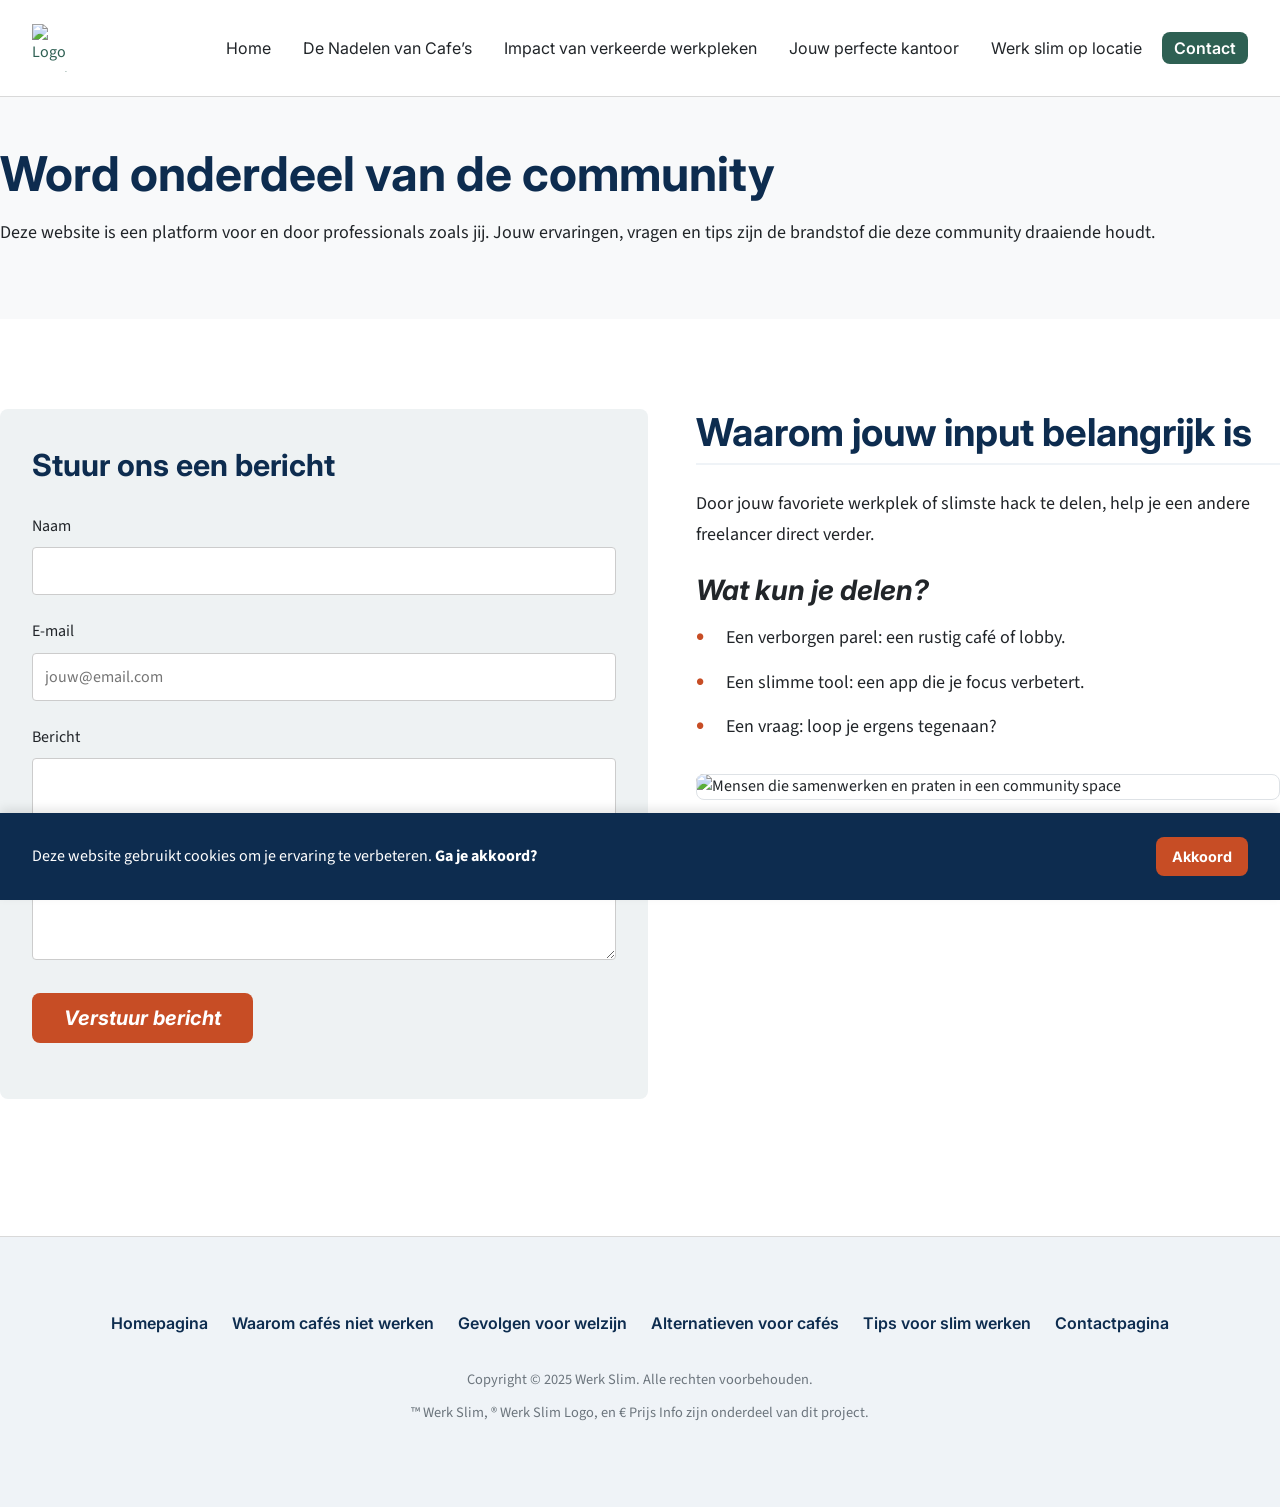
==== contact.html @ 5d420500 "have to fixe some thing and add morge images on the page but rest is done" ====
<!DOCTYPE html>
<html lang="nl">
<head>
  <meta charset="UTF-8">
  <meta name="viewport" content="width=device-width, initial-scale=1.0">
  <meta name="author" content="Jouw Naam Hier">
  <meta name="description" content="Neem contact op met Werk Slim, deel je tips, of stel een vraag. Word onderdeel van de community.">
  <meta name="keywords" content="contact, community, werkplek, tip delen, vraag stellen, freelancer">
  
  <title>Contact - Werk Slim</title>

  <link rel="stylesheet" href="css/contact-style.css" type="text/css">
  <link rel="icon" href="img/favicon.ico" type="image/x-icon">
</head>
<body class="bg-page">

  <nav class="main-navigation" title="Hoofdnavigatie">
    <span class="nav-container">
      <a href="index.html" class="nav-logo" title="Logo - Naar de homepage">
        <img src="img/logo.png" alt="Logo van de website">
      </a>

      <input type="checkbox" id="menu-toggle" class="menu-toggle">
      <label for="menu-toggle" class="menu-toggle-label">&#9776;</label>

      <span class="nav-links">
        <a href="index.html">Home</a>
        <a href="nadelen-cafes.html">De Nadelen van Cafe’s</a>
        <a href="impact-welzijn.html">Impact van verkeerde werkpleken</a>
        <a href="alternatieven.html">Jouw perfecte kantoor</a>
        <a href="werktips.html">Werk slim op locatie</a>
        <a href="contact.html" class="active">Contact</a>
      </span>
    </span>
  </nav>

  <main>
    <header class="page-hero">
      <span class="container">
        <h1>Word onderdeel van de community</h1>
        <p class="intro-paragraph">
          Deze website is een platform voor en door professionals zoals jij. Jouw ervaringen, vragen en tips zijn de brandstof die deze community draaiende houdt.
        </p>
      </span>
    </header>
    
    <section class="section bg-white" id="contact-content">
      <span class="container">
        <span class="container-split">

          <article class="split-content order-2">
            <h2>Waarom jouw input belangrijk is</h2>
            <p>Door jouw favoriete werkplek of slimste hack te delen, help je een andere freelancer direct verder.</p>

            <h3 class="italic-title">Wat kun je delen?</h3>
            <ul class="styled-list">
              <li>Een verborgen parel: een rustig café of lobby.</li>
              <li>Een slimme tool: een app die je focus verbetert.</li>
              <li>Een vraag: loop je ergens tegenaan?</li>
            </ul>

            <figure class="contact-image-wrapper">
              <img src="img/community.jpg" alt="Mensen die samenwerken en praten in een community space" class="responsive-image outline-gray">
              <figcaption>Jouw input helpt andere professionals.</figcaption>
            </figure>
          </article>
          
          <aside class="split-content order-1 contact-form-wrapper">
            <form action="#" method="POST" class="contact-form">
              <fieldset>
                <legend>Stuur ons een bericht</legend>
                
                <span class="form-group">
                  <label for="naam">Naam</label>
                  <input type="text" id="naam" name="gebruikersnaam" required>
                </span>
                
                <span class="form-group">
                  <label for="email">E-mail</label>
                  <input type="email" id="email" name="gebruiker_email" required placeholder="jouw@email.com">
                </span>
                
                <span class="form-group">
                  <label for="bericht">Bericht</label>
                  <textarea id="bericht" name="gebruiker_bericht" rows="8" required></textarea>
                </span>
                
                <span class="form-group">
                  <input type="submit" value="Verstuur bericht" class="button button-italic">
                </span>
              </fieldset>
            </form>
          </aside>

        </span>
      </span>
    </section>
  </main>

  <footer class="footer">
    <span class="container">
      <nav class="footer-nav" title="Footer navigatie">
        <a href="index.html">Homepagina</a>
        <a href="nadelen-cafes.html">Waarom cafés niet werken</a>
        <a href="impact-welzijn.html">Gevolgen voor welzijn</a>
        <a href="alternatieven.html">Alternatieven voor cafés</a>
        <a href="werktips.html">Tips voor slim werken</a>
        <a href="contact.html">Contactpagina</a>
      </nav>
      <p class="copyright">Copyright &copy; 2025 Werk Slim. Alle rechten voorbehouden.</p>
      <p class="copyright">
        &trade; Werk Slim, &reg; Werk Slim Logo, en &euro; Prijs Info zijn onderdeel van dit project.
      </p>
    </span>
  </footer>

  <aside id="cookie-banner">
    <p>Deze website gebruikt cookies om je ervaring te verbeteren. <strong>Ga je akkoord?</strong></p>
    <a id="cookie-accept" class="button button-small" href="#">Akkoord</a>
  </aside>

</body>
</html>
---- css/contact-style.css ----
@import url('https://fonts.googleapis.com/css2?family=Inter:wght@400;600;700&family=Source+Sans+3:wght@400&display=swap');

:root {
  --primary-dark: #0D2C4F;
  --primary-accent: #C74D25;
  --primary-green: #2E6053;
  --brand-gray-light: #F8F9FA;
  --brand-gray-medium: #EFF3F7;
  --brand-text: #212529;
  --white: #FFFFFF;
  --border-default: #D9D9D9;
  --border-light: #DEE2E6;
  --stat-box-1: #EEF2F3;
  --stat-box-2: #588379;
  --stat-text-1: #1D3C34;
  --stat-text-2: #F8F9FA;
  --table-even-row: #CFF;
  --table-border: #B9B9B9;
  --form-bg: #EEF2F3;
  --form-border: #CCCCCC;
}

*, *::before, *::after {
  box-sizing: border-box;
}

body, h1, h2, h3, p, ul, li, figure, figcaption, blockquote, main, header, footer, section, article, aside, nav, span, a, table, tr, th, td, form, fieldset, legend, label, input, textarea {
  margin: 0;
  padding: 0;
  font-size: 1rem;
}

body {
  font-family: 'Source Sans 3', sans-serif;
  color: var(--brand-text);
  line-height: 1.6;
}

.bg-page {
  background-color: var(--brand-gray-light);
}

.bg-white {
  background-color: var(--white);
}

img {
  max-width: 100%;
  height: auto;
  display: block;
}

.responsive-image {
  width: 100%;
  height: auto;
  object-fit: cover;
  border-radius: 8px;
}

.outline-gray {
  outline: 1px solid var(--border-light);
  outline-offset: -1px;
}

.card-outline {
  outline: 1px solid var(--primary-green);
  outline-offset: -1px;
}

h1, h2, h3 {
  font-family: 'Inter', sans-serif;
  font-weight: 700;
  color: var(--primary-dark);
  line-height: 1.2;
}

h1 {
  font-size: 3rem;
  margin-bottom: 1rem;
}

h2 {
  font-size: 2.4rem;
  margin-bottom: 1.5rem;
  padding-bottom: 0.5rem;
  border-bottom: 2px solid var(--brand-gray-medium);
}

h3 {
  font-size: 1.9rem;
  margin-bottom: 1rem;
}

h3.italic-title {
  font-style: italic;
  font-size: 1.75rem;
  color: var(--brand-text);
}

p {
  font-size: 1.125rem;
  line-height: 1.7;
  margin-bottom: 1.5rem;
}

p.intro-paragraph {
  font-size: 1.25rem;
  font-weight: 400;
  font-family: 'Source Sans 3', sans-serif;
  line-height: 1.6;
}

a {
  color: var(--primary-green);
  text-decoration: none;
}

ul, ol {
  padding-left: 20px;
  margin-bottom: 1.5rem;
}

li {
  font-size: 1.125rem;
  margin-bottom: 0.5rem;
}

strong, b {
  font-weight: 700;
}

em, i {
  font-style: italic;
}

.desktop-only {
  display: none;
}

.container {
  width: 100%;
  max-width: 1280px;
  margin-left: auto;
  margin-right: auto;
  padding-left: 2rem;
  padding-right: 2rem;
}

.container-split {
  display: flex;
  flex-direction: column;
  gap: 3rem;
  margin-bottom: 3rem;
}

.split-content {
  flex: 1;
}

.split-image {
  flex: 1;
  min-width: 300px;
}

.section {
  padding-top: 4rem;
  padding-bottom: 4rem;
}

.main-navigation {
  display: block;
  background: var(--white);
  border-bottom: 1px solid var(--border-default);
  padding: 1.5rem 0;
  position: relative;
  z-index: 1000;
}

.nav-container {
  display: flex;
  flex-wrap: wrap;
  justify-content: space-between;
  align-items: center;
  gap: 1.5rem;
  padding-left: 2rem;
  padding-right: 2rem;
}

.nav-logo {
  display: block;
  flex-shrink: 0;
}

.nav-logo img {
  display: block;
  width: 49px;
  height: 48px;
}

.menu-toggle {
  display: none;
}

.menu-toggle-label {
  display: none;
  font-size: 2rem;
  cursor: pointer;
  user-select: none;
}

.nav-links {
  display: flex;
  flex-wrap: wrap;
  justify-content: flex-end;
  gap: 8px;
  flex-grow: 1;
  align-items: center;
}

.nav-links a {
  display: block;
  padding: 8px 12px;
  border-radius: 8px;
  color: var(--brand-text);
  font-family: 'Inter', sans-serif;
  font-weight: 400;
  font-size: 1rem;
  line-height: 1;
  text-decoration: none;
  transition: background-color 0.2s;
}

.nav-links a:hover {
  background-color: var(--brand-gray-medium);
}

.nav-links a.active, .nav-links a:active {
  background-color: var(--primary-green);
  color: var(--white);
  font-weight: 600;
}

.header-hero {
  background-color: var(--primary-dark);
  color: var(--white);
  padding: 4rem 0;
  text-align: center;
}

.header-hero h1 {
  color: var(--white);
  font-size: 3.5rem;
}

.header-hero .intro-paragraph {
  max-width: 800px;
  margin-left: auto;
  margin-right: auto;
  font-size: 1.25rem;
  margin-bottom: 0;
  color: var(--brand-gray-light);
}

.header-image {
  width: 100%;
  max-width: 1200px;
  margin: 2rem auto 0 auto;
  border-radius: 8px;
  outline: 2px solid var(--primary-dark);
  outline-offset: -2px;
}

.grid-2col {
  display: grid;
  grid-template-columns: 1fr;
  gap: 2rem;
}

.grid-4col {
  display: grid;
  grid-template-columns: 1fr;
  gap: 2rem;
}

.card {
  background-color: var(--white);
  border-radius: 8px;
  padding: 2rem;
  box-shadow: 0 4px 12px rgba(0,0,0,0.05);
}

.card h3 {
  color: var(--primary-dark);
}

.card-large {
  padding: 2.5rem;
}

.card-text-large p {
  font-size: 1.25rem;
  font-weight: 600;
  font-family: 'Inter', sans-serif;
  line-height: 1.6;
}

.card-image {
  width: 100%;
  border-radius: 8px;
  margin-bottom: 1.5rem;
}

.card-list li {
  font-size: 1.1rem;
  font-family: 'Inter', sans-serif;
  font-weight: 600;
}

.button {
  display: inline-block;
  background-color: var(--primary-accent);
  color: var(--white);
  font-family: 'Inter', sans-serif;
  font-weight: 700;
  font-size: 1.1rem;
  padding: 0.8rem 2rem;
  border-radius: 8px;
  text-decoration: none;
  text-align: center;
  transition: transform 0.2s, background-color 0.2s;
  border: none;
  cursor: pointer;
}

.button:hover {
  transform: scale(1.03);
  background-color: #a63f1e;
}

.button-italic {
  font-style: italic;
  font-size: 1.25rem;
}

.button-small {
  font-size: 0.9rem;
  padding: 0.5rem 1rem;
}

.button-wrapper {
  display: block;
  text-align: center;
  margin-top: 2rem;
}

.quote-box {
  background-color: var(--white);
  padding: 2rem;
  border-radius: 8px;
  border-left: 5px solid var(--primary-green);
  border-top-style: double;
  border-bottom-style: double;
  border-right-style: double;
  border-color: var(--primary-green);
  border-width: 5px;
  box-shadow: 0 4px 12px rgba(0,0,0,0.05);
}

.quote-box p {
  font-size: 1.25rem;
  font-family: 'Inter', sans-serif;
  font-style: italic;
  font-weight: 600;
  margin-bottom: 0;
}

.styled-list {
  list-style-type: none;
  padding-left: 0;
}

.styled-list li {
  position: relative;
  padding-left: 30px;
  font-size: 1.125rem;
  margin-bottom: 1rem;
}

.styled-list li::before {
  content: '•';
  color: var(--primary-accent);
  font-weight: bold;
  font-size: 1.5rem;
  position: absolute;
  left: 0;
  top: 0;
  line-height: 1;
}

.styled-list li:nth-child(even) {
  background-color: transparent;
}

.footer {
  background-color: var(--brand-gray-medium);
  padding: 3rem 0;
  border-top: 1px solid var(--border-default);
  text-align: center;
}

.footer-nav {
  display: flex;
  flex-wrap: wrap;
  justify-content: center;
  gap: 1.5rem;
  margin-bottom: 2rem;
}

.footer-nav a {
  font-family: 'Inter', sans-serif;
  font-weight: 600;
  font-size: 1rem;
  color: var(--primary-dark);
}

.copyright {
  font-size: 0.9rem;
  color: #6c757d;
  margin-bottom: 0.5rem;
}

#cookie-banner {
  display: flex;
  flex-direction: column;
  justify-content: space-between;
  align-items: center;
  gap: 1rem;
  background-color: var(--primary-dark);
  color: var(--white);
  padding: 1.5rem;
  position: fixed;
  bottom: 0;
  left: 0;
  width: 100%;
  z-index: 9999;
  box-shadow: 0 -4px 10px rgba(0,0,0,0.1);
}

#cookie-banner p {
  margin-bottom: 0;
  font-size: 1rem;
  text-align: center;
}

#cookie-banner strong {
  color: var(--white);
}

.page-hero {
  position: relative;
  background-color: var(--brand-gray-light);
  padding-top: 3rem;
  padding-bottom: 3rem;
}

.page-hero .header-figure {
  width: 100%;
  max-height: 400px;
  overflow: hidden;
  margin-bottom: 2rem;
}

.page-hero .header-figure img {
  border-radius: 0;
}

.page-hero h1 {
  color: var(--primary-dark);
}

.page-hero .intro-paragraph {
  color: var(--brand-text);
  font-weight: 400;
  font-family: 'Source Sans 3', sans-serif;
  font-size: 1.125rem;
}

.quote-box-full {
  background-color: var(--stat-box-2);
  padding: 3rem 2rem;
  margin: 3rem 0;
  border-radius: 8px;
  display: flex;
  flex-direction: column;
  align-items: center;
  gap: 1.5rem;
  text-align: center;
}

.quote-box-full .quote-figure {
  flex-shrink: 0;
}

.quote-box-full .quote-figure strong {
  font-family: 'Inter', sans-serif;
  font-size: 1.2rem;
  font-weight: 700;
  color: var(--brand-gray-medium);
  line-height: 1;
}

.quote-box-full .quote-text {
  font-family: 'Source Sans 3', sans-serif;
  font-size: 1.125rem;
  font-weight: 400;
  color: var(--stat-text-2);
  margin: 0;
}

.conclusion-box {
  background-color: var(--brand-gray-medium);
}

.green-title {
  color: var(--primary-green);
  font-size: 1.75rem;
}

.stats-grid {
  display: grid;
  grid-template-columns: 1fr;
  gap: 2rem;
  margin: 3rem 0;
}

.stat-box {
  background-color: var(--stat-box-1);
  padding: 2rem;
  border-radius: 8px;
  display: flex;
  flex-direction: column;
  gap: 0.5rem;
}

.stat-box .stat-number {
  font-family: 'Inter', sans-serif;
  font-size: 4rem;
  font-weight: 700;
  color: var(--stat-text-1);
  line-height: 1;
}

.stat-box .stat-text {
  font-family: 'Inter', sans-serif;
  font-size: 1.1rem;
  font-weight: 600;
  color: var(--stat-text-1);
  line-height: 1.4;
}

.domino-list {
  font-family: 'Inter', sans-serif;
  font-size: 1.25rem;
  font-weight: 600;
  line-height: 1.8;
  list-style-type: none;
  padding-left: 0;
}

.styled-table {
  width: 100%;
  border-collapse: collapse;
  margin-bottom: 2rem;
  font-family: 'Inter', sans-serif;
  font-size: 1rem;
  border: 1px solid var(--table-border);
  border-radius: 4px;
  overflow: hidden;
}

.styled-table th,
.styled-table td {
  padding: 10px 12px;
  text-align: left;
  border-top: 1px solid var(--table-border);
}

.styled-table th {
  background-color: var(--white);
  font-weight: 600;
  width: 40%;
}

.styled-table td {
  font-weight: 600;
  color: var(--brand-text);
}

.styled-table tr {
  background-color: var(--white);
}

.styled-table tr:first-child th,
.styled-table tr:first-child td {
  border-top: none;
}

.styled-table tr:nth-child(even) {
  background-color: var(--table-even-row);
}

.page-hero-split {
  padding-top: 3rem;
  padding-bottom: 3rem;
  background-color: var(--primary-dark);
}

.page-hero-split .container {
  display: flex;
  flex-direction: column;
  gap: 2rem;
  align-items: center;
}

.page-hero-split .page-hero-content h1 {
  color: var(--white);
}

.page-hero-split .page-hero-content .intro-paragraph {
  color: var(--brand-gray-light);
  font-weight: 400;
  font-family: 'Source Sans 3', sans-serif;
  font-size: 1.25rem;
  margin-bottom: 0;
}

.page-hero-split .page-hero-image {
  flex-shrink: 0;
  width: 100%;
  max-width: 380px;
}

.tool-list {
  list-style-type: none;
  padding-left: 0;
}

.tool-list li {
  font-size: 1.5rem;
  font-family: 'Inter', sans-serif;
  font-weight: 600;
  line-height: 1.6;
  margin-bottom: 1rem;
}

.tool-list strong {
  color: var(--primary-green);
}

.contact-form-wrapper {
  background-color: var(--form-bg);
  padding: 2rem;
  border-radius: 8px;
}

.contact-form fieldset {
  border: none;
}

.contact-form legend {
  font-family: 'Inter', sans-serif;
  font-size: 1.9rem;
  font-weight: 700;
  color: var(--primary-dark);
  margin-bottom: 1.5rem;
}

.form-group {
  display: block;
  margin-bottom: 1.5rem;
}

.form-group label {
  display: block;
  font-family: 'Source Sans 3', sans-serif;
  font-size: 1rem;
  font-weight: 400;
  color: var(--brand-text);
  margin-bottom: 0.5rem;
}

.form-group input[type="text"],
.form-group input[type="email"],
.form-group textarea {
  width: 100%;
  padding: 0.75rem;
  font-family: 'Source Sans 3', sans-serif;
  font-size: 1rem;
  background-color: var(--white);
  border: 1px solid var(--form-border);
  border-radius: 4px;
}

.form-group input[type="submit"] {
  width: auto;
}

.contact-image-wrapper {
  margin-top: 2rem;
}

.contact-image-wrapper figcaption {
  font-size: 0.9rem;
  font-style: italic;
  color: #6c757d;
  text-align: center;
  margin-top: 0.5rem;
}

@media (min-width: 768px) {
  .desktop-only {
    display: block;
  }

  .menu-toggle-label {
    display: none;
  }

  .nav-links {
    display: flex !important;
    flex-direction: row;
    position: static;
    width: auto;
    background-color: transparent;
    border-top: none;
  }

  .nav-links a {
    color: var(--brand-text);
    padding: 8px 12px;
  }
  
  .nav-links a:hover {
    background-color: var(--brand-gray-medium);
    color: var(--brand-text);
  }

  .nav-links a.active, .nav-links a:active {
    background-color: var(--primary-green);
    color: var(--white);
  }

  .grid-2col {
    grid-template-columns: repeat(2, 1fr);
  }
  
  .grid-4col {
    grid-template-columns: repeat(4, 1fr);
  }

  .container-split {
    flex-direction: row;
    align-items: flex-start;
  }

  .container-split .order-1 {
    order: 1;
  }
  
  .container-split .order-2 {
    order: 2;
  }

  #cookie-banner {
    flex-direction: row;
    padding: 1.5rem 2rem;
  }

  #cookie-banner p {
    text-align: left;
  }

  .quote-box-full {
    flex-direction: row;
    text-align: left;
    padding: 3rem;
  }
  
  .stats-grid {
    grid-template-columns: 1fr 1fr;
  }
  
  .page-hero {
    padding-bottom: 3rem;
  }
  
  .page-hero .header-figure {
    margin-bottom: 0;
  }
  
  .page-hero .container {
    position: static;
    background: transparent;
    padding: 0;
    text-align: left;
    backdrop-filter: none;
  }
  
  .page-hero h1 {
    font-size: 3rem;
  }

  .page-hero .intro-paragraph {
    font-size: 1.125rem;
    max-width: none;
  }
  
  .conclusion-box .container {
    display: flex;
    justify-content: space-between;
    align-items: center;
    flex-wrap: wrap;
    gap: 2rem;
  }
  
  .conclusion-box h3 {
    margin-bottom: 0;
  }
  
  .conclusion-box .card-list {
    margin-bottom: 0;
  }

  .conclusion-box .button-wrapper {
    margin-top: 0;
  }

  .page-hero-split .container {
    flex-direction: row;
    justify-content: space-between;
  }
  
  .page-hero-split .page-hero-content {
    flex-basis: 60%;
  }

  .page-hero-split .page-hero-image {
    flex-basis: 35%;
  }
}
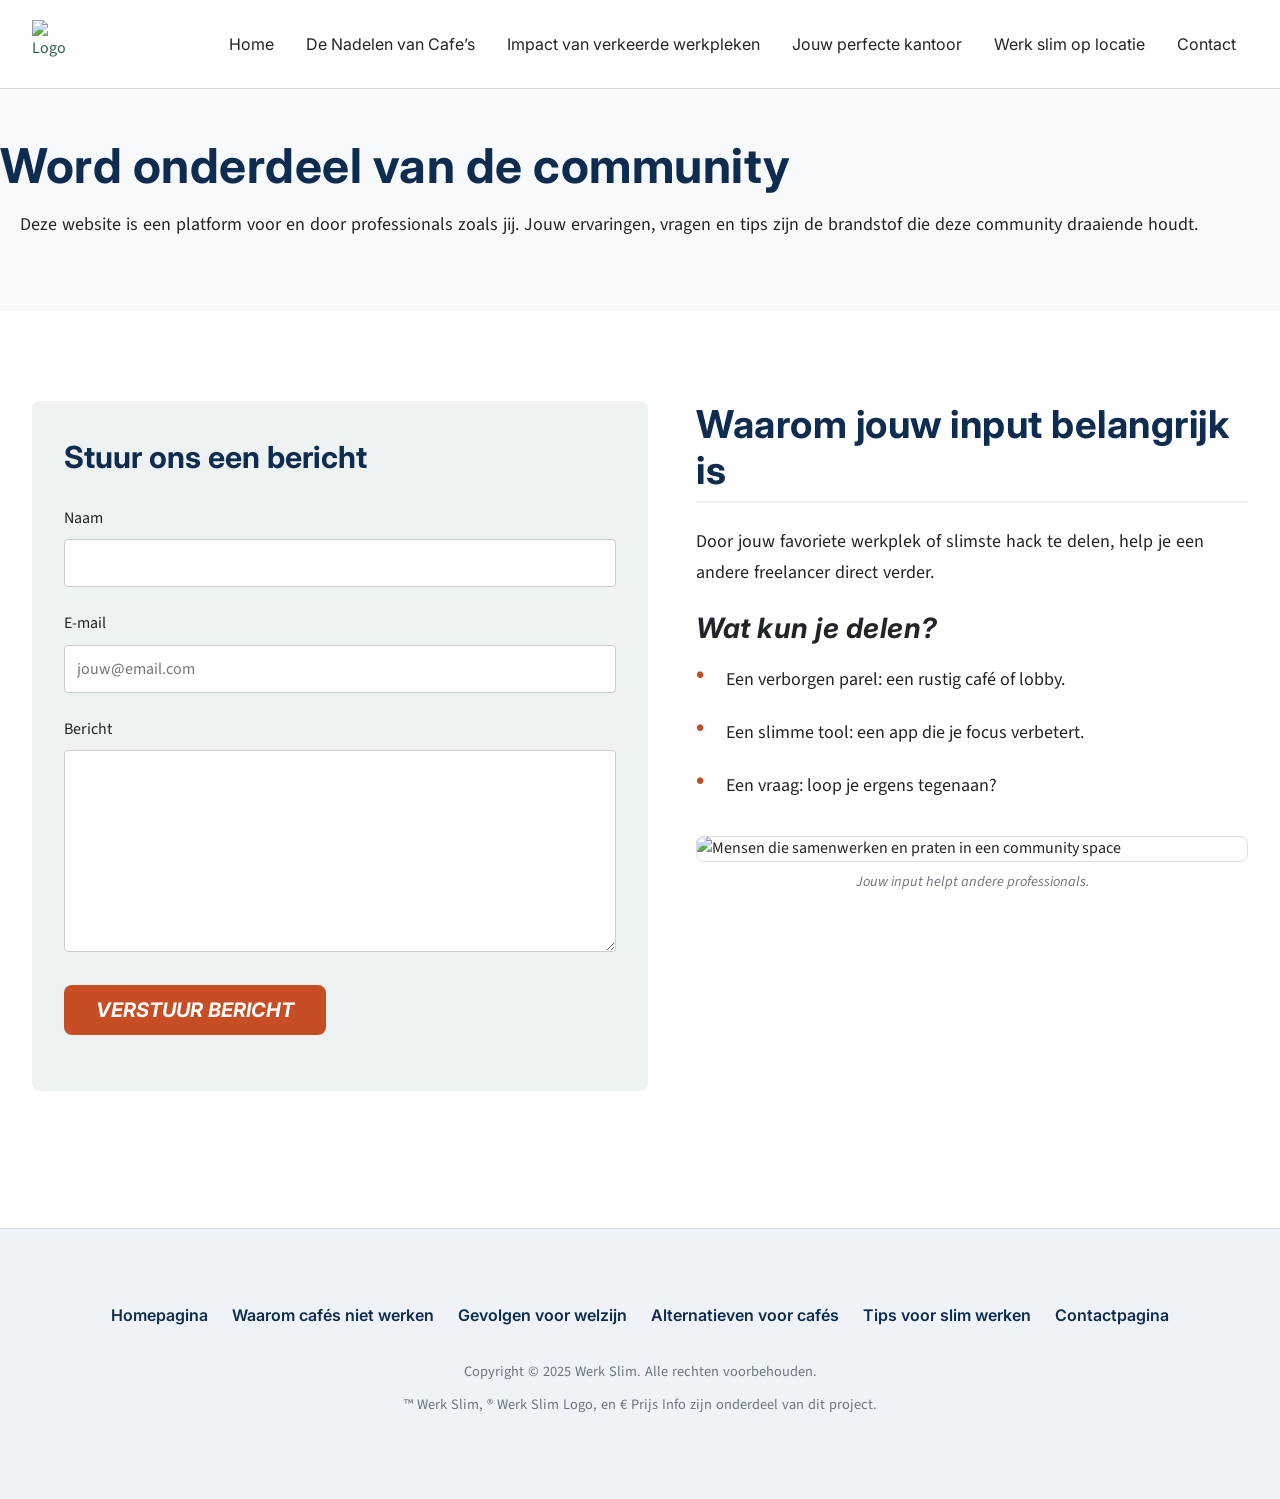
==== commit 2edb9494: "update 3" ====
--- a/contact.html
+++ b/contact.html
@@ -9,27 +9,30 @@
   
   <title>Contact - Werk Slim</title>
 
+  <link rel="stylesheet" href="css/style.css" type="text/css">
   <link rel="stylesheet" href="css/contact-style.css" type="text/css">
   <link rel="icon" href="img/favicon.ico" type="image/x-icon">
 </head>
 <body class="bg-page">
 
-  <nav class="main-navigation" title="Hoofdnavigatie">
+ 
+   <nav class="main-navigation">
     <span class="nav-container">
-      <a href="index.html" class="nav-logo" title="Logo - Naar de homepage">
-        <img src="img/logo.png" alt="Logo van de website">
+      <a href="index.html" class="nav-logo" title="Homepagina">
+        <img src="img/logo.png" alt="Logo" title="Logo 'Werk Slim'">
       </a>
-
+      
       <input type="checkbox" id="menu-toggle" class="menu-toggle">
-      <label for="menu-toggle" class="menu-toggle-label">&#9776;</label>
-
+      <label for="menu-toggle" class="menu-toggle-label">
+        <span>☰</span>
+      </label>
       <span class="nav-links">
         <a href="index.html">Home</a>
         <a href="nadelen-cafes.html">De Nadelen van Cafe’s</a>
-        <a href="impact-welzijn.html">Impact van verkeerde werkpleken</a>
-        <a href="alternatieven.html">Jouw perfecte kantoor</a>
-        <a href="werktips.html">Werk slim op locatie</a>
-        <a href="contact.html" class="active">Contact</a>
+        <a href="impact.html">Impact van verkeerde werkpleken</a>
+        <a href="jouw-kantoor.html">Jouw perfecte kantoor</a>
+        <a href="slim-werken.html">Werk slim op locatie</a>
+        <a href="contact.html">Contact</a>
       </span>
     </span>
   </nav>
@@ -114,11 +117,6 @@
     </span>
   </footer>
 
-  <aside id="cookie-banner">
-    <p>Deze website gebruikt cookies om je ervaring te verbeteren. <strong>Ga je akkoord?</strong></p>
-    <a id="cookie-accept" class="button button-small" href="#">Akkoord</a>
-  </aside>
-
 </body>
 </html>
 
--- a/css/style.css
+++ b/css/style.css
@@ -0,0 +1,545 @@
+@import url('https://fonts.googleapis.com/css2?family=Inter:wght@400;600;700&family=Source+Sans+3:wght@400&display.swap');
+
+:root {
+  --primary-dark: #0D2C4F;
+  --primary-accent: #C74D25;
+  --primary-green: #2E6053;
+  --brand-gray-light: #F8F9FA;
+  --brand-gray-medium: #EFF3F7;
+  --brand-text: #212529;
+  --white: #FFFFFF;
+  --border-default: #D9D9D9;
+  --list-even: #CFF;
+  --list-odd: transparent;
+}
+
+*, *::before, *::after {
+  box-sizing: border-box;
+}
+
+body, h1, h2, h3, p, ul, li, figure, figcaption, blockquote, main, header, footer, section, article, aside, nav, span, a, input, label {
+  margin: 0;
+  padding: 0;
+}
+
+body {
+  font-family: 'Source Sans 3', sans-serif;
+  font-size: 16px;
+  line-height: 1.6;
+  color: var(--brand-text);
+  background-color: var(--brand-gray-light);
+}
+
+.main-navigation {
+  display: block;
+  background: var(--white);
+  border-bottom: 1px solid var(--border-default);
+  padding: 20px 32px;
+}
+
+.nav-container {
+  display: flex;
+  flex-wrap: wrap; 
+  justify-content: space-between;
+  align-items: center;
+  gap: 24px;
+  max-width: 1440px;
+  margin: 0 auto;
+}
+
+.nav-logo {
+  display: block;
+  flex-shrink: 0; 
+  z-index: 101;
+}
+
+.nav-logo img {
+  display: block;
+  width: 49px;
+  height: 48px;
+}
+
+.menu-toggle {
+  display: none; 
+}
+
+.menu-toggle-label {
+  display: block; 
+  cursor: pointer;
+  font-size: 2rem;
+  color: var(--primary-dark);
+  padding: 0 5px;
+  z-index: 101;
+}
+
+.nav-links {
+  display: none;
+  flex-direction: column; 
+  width: 100%; 
+  flex-basis: 100%; 
+  text-align: center;
+  gap: 8px;
+  position: absolute;
+  top: 0;
+  left: 0;
+  right: 0;
+  background: var(--white);
+  padding: 100px 20px 20px 20px;
+  z-index: 100;
+  box-shadow: 0 4px 10px rgba(0,0,0,0.1);
+}
+
+.menu-toggle:checked ~ .nav-links {
+  display: flex;
+}
+
+.nav-links a {
+  display: block;
+  padding: 12px;
+  border-radius: 8px;
+  color: var(--brand-text);
+  font-family: 'Inter', sans-serif;
+  font-weight: 400;
+  font-size: 1.2rem;
+  line-height: 1;
+  text-decoration: none;
+  transition: background-color 0.2s;
+}
+
+
+.nav-links a:hover {
+  background-color: var(--brand-gray-medium);
+}
+
+.nav-links a:active {
+  background-color: var(--primary-green);
+  color: var(--white);
+}
+
+.container {
+  width: 100%;
+  max-width: 1280px; 
+  margin-left: auto;
+  margin-right: auto;
+  padding-left: 2rem; 
+  padding-right: 2rem; 
+}
+
+.container-split {
+  display: flex;
+  flex-direction: column; 
+  gap: 30px;
+  align-items: center;
+  width: 100%;
+  max-width: 1280px;
+  margin: 0 auto;
+  padding-left: 2rem;
+  padding-right: 2rem;
+}
+
+.section {
+  display: block; 
+  padding-top: 60px;
+  padding-bottom: 60px;
+}
+
+.bg-white { background-color: var(--white); }
+.bg-gray { background-color: var(--brand-gray-medium); }
+.text-center { text-align: center; }
+.text-left { text-align: left; }
+
+h1, h2, h3 {
+  font-family: 'Inter', sans-serif;
+  font-weight: 700;
+  color: var(--primary-dark);
+  letter-spacing: 0.5px;
+}
+
+h1 {
+  font-size: 2.5rem; 
+  margin-bottom: 1.5rem;
+  line-height: 1.2;
+}
+
+h2 {
+  font-size: 2.25rem;
+  margin-bottom: 3rem;
+  line-height: 1.2;
+}
+
+h3 {
+  font-size: 1.94rem;
+  margin-bottom: 1rem;
+  line-height: 1.2;
+}
+
+p {
+  margin-bottom: 1rem;
+  word-spacing: 1px;
+}
+
+p.intro-paragraph {
+  text-indent: 20px;
+  font-size: 1.125rem;
+}
+
+.styled-list {
+  list-style-position: inside;
+  margin-bottom: 1rem;
+  padding-left: 0.5rem;
+}
+.styled-list.small-font {
+  font-size: 0.875rem;
+}
+.styled-list li {
+  margin-bottom: 0.5rem;
+  padding: 4px;
+  border-radius: 3px;
+}
+.styled-list li:nth-child(even) {
+  background-color: transparent; 
+}
+.styled-list li:nth-child(odd) {
+  background-color: var(--list-odd); 
+}
+.card-list {
+  font-size: 1.125rem;
+  font-weight: 600;
+  font-family: 'Inter', sans-serif;
+  color: var(--brand-text);
+  list-style-type: '✓ ';
+  padding-left: 1.5rem;
+  text-align: left;
+}
+.card-list li:nth-child(even),
+.card-list li:nth-child(odd) {
+  background-color: transparent;
+}
+
+
+.responsive-image {
+  width: 100%;
+  height: auto;
+  border-radius: 8px;
+}
+
+.outline-gray {
+  outline: 1px solid #DEE2E6;
+  outline-offset: -1px;
+}
+
+figcaption {
+  display: block;
+  font-size: 0.9rem;
+  font-style: italic;
+  text-align: center;
+  color: #555;
+  padding-top: 8px;
+}
+
+.header {
+  display: block;
+  background-color: var(--primary-dark);
+  color: var(--white);
+  padding: 40px 0;
+  text-align: center;
+}
+.header-figure {
+  display: block;
+  width: 100%;
+  max-width: 1259px;
+  margin: 20px auto 30px auto;
+}
+.header-figure img {
+  width: 100%;
+  border-radius: 8px;
+  outline: 1px solid var(--primary-dark);
+  outline-offset: -1px;
+}
+.header-intro {
+  font-size: 1rem;
+  max-width: 1046px;
+  margin: 0 auto 1rem auto;
+  line-height: 1.5;
+}
+
+.quote-box {
+  display: block;
+  background-color: var(--white);
+  padding: 20px;
+  border-radius: 8px;
+  border-style: double;
+  border-color: var(--primary-green);
+  border-width: 4px;
+  box-shadow: 0 4px 10px rgba(0,0,0,0.05);
+  margin-top: 30px;
+  max-width: 1230px;
+  margin-left: auto;
+  margin-right: auto;
+}
+.quote-box p {
+  font-size: 1rem;
+  font-style: italic;
+  color: var(--brand-text);
+  margin-bottom: 0;
+}
+
+.card {
+  display: flex;
+  flex-direction: column;
+  background-color: var(--white);
+  border-radius: 8px;
+  padding: 2rem;
+  margin: 2rem;
+  box-shadow: 0 4px 12px rgba(0,0,0,0.05);
+  height: 100%;
+}
+.card-outline {
+  outline: 1px solid var(--primary-green);
+  outline-offset: -1px;
+}
+.card > h3 {
+  color: var(--primary-dark);
+}
+.card-text-large {
+  font-family: 'Inter', sans-serif;
+  font-weight: 600;
+  font-size: 1.15rem;
+  line-height: 1.4;
+  color: var(--brand-text);
+  flex-grow: 1;
+}
+.card-large {
+  padding: 2.5rem;
+}
+
+.button {
+  display: inline-block;
+  background-color: var(--primary-accent);
+  color: var(--white);
+  font-family: 'Inter', sans-fs;
+  font-weight: 600;
+  font-size: 1rem;
+  padding: 14px 28px;
+  border: none;
+  border-radius: 5px;
+  text-decoration: none;
+  text-align: center;
+  transition: background-color 0.2s, transform 0.2s;
+  cursor: pointer;
+  text-transform: uppercase;
+}
+
+.button:hover,
+#cookie-accept:hover {
+  background-color: #a63f1e;
+  transform: scale(1.03);
+}
+
+.button:active {
+  transform: scale(0.98);
+}
+
+.button-wrapper {
+  display: block;
+  margin-top: 40px;
+}
+.button-small {
+  padding: 10px 16px;
+  font-size: 0.875rem;
+  font-weight: 400;
+  text-transform: none;
+  font-family: 'Source Sans 3', sans-serif;
+}
+.button-full {
+  width: 100%;
+}
+
+.grid-2col {
+  display: grid;
+  grid-template-columns: 1fr;
+  gap: 2rem;
+}
+
+.grid-4col {
+  display: grid;
+  grid-template-columns: 1fr;
+  gap: 2rem;
+}
+
+.card-article {
+  padding: 0;
+  overflow: hidden;
+}
+.article-header {
+  display: block;
+  padding: 24px 24px 0 24px;
+}
+.article-content {
+  display: flex;
+  flex-direction: column;
+  padding: 24px;
+  gap: 20px;
+}
+.article-image {
+  width: 100%;
+  border-radius: 5px;
+  outline: 1px solid #DEE2E6;
+  outline-offset: -1px;
+}
+.image-float-left {
+  float: left;
+  margin-right: 15px;
+  margin-bottom: 5px;
+  width: 150px;
+}
+.article-text {
+  display: flex;
+  flex-direction: column;
+  justify-content: space-between;
+  flex-grow: 1; 
+}
+.article-text .button {
+  margin-top: 16px; 
+  align-self: flex-start; 
+}
+
+.footer {
+  display: block;
+  background-color: var(--brand-gray-light);
+  border-top: 1px solid var(--border-default);
+  padding: 40px 0;
+  text-align: center;
+}
+.footer-nav {
+  display: flex;
+  flex-direction: column;
+  align-items: center;
+  gap: 15px;
+  margin-bottom: 20px;
+}
+.footer-nav a {
+  color: var(--brand-text);
+  text-decoration: none;
+  font-family: 'Inter', sans-serif;
+  font-weight: 600;
+  font-size: 1.1rem;
+}
+.footer-nav a:hover {
+  color: var(--primary-accent);
+}
+.copyright {
+  font-size: 0.9rem;
+  color: #555;
+  margin-bottom: 0;
+}
+
+#cookie-banner {
+  display: flex;
+  position: fixed;
+  bottom: 0;
+  left: 0;
+  width: 100%;
+  background-color: var(--primary-dark);
+  color: var(--white);
+  padding: 20px;
+  justify-content: space-between;
+  align-items: center;
+  z-index: 9999;
+  box-shadow: 0 -4px 10px rgba(0,0,0,0.1);
+}
+#cookie-banner p {
+  margin: 0;
+  padding-right: 20px;
+}
+#cookie-accept {
+  background-color: var(--primary-accent);
+  flex-shrink: 0;
+}
+
+.mobile-only {
+  display: block;
+}
+.desktop-only {
+  display: none;
+}
+
+@media (min-width: 768px) {
+  h1 { font-size: 3rem; }
+
+  .container-split {
+    flex-direction: row; 
+    gap: 40px;
+  }
+  .split-content {
+    flex-basis: 50%;
+    order: 1; 
+  }
+  .split-image {
+    flex-basis: 50%;
+    order: 2; 
+  }
+  
+  .menu-toggle-label {
+    display: none;
+  }
+
+  .nav-links {
+    display: flex;
+    flex-direction: row;
+    justify-content: flex-end;
+    gap: 8px;
+    flex-grow: 1;
+    flex-basis: 0;
+    min-width: 200px;
+    width: auto;
+    position: static;
+    padding: 0;
+    box-shadow: none;
+  }
+  
+  .nav-links a {
+    font-size: 1rem;
+    padding: 8px;
+  }
+
+  .grid-2col {
+    grid-template-columns: repeat(2, 1fr);
+  }
+
+  .grid-4col {
+    grid-template-columns: repeat(2, 1fr);
+  }
+
+  .article-content {
+    flex-direction: row; 
+  }
+  .article-image {
+    width: 220px;
+    flex-shrink: 0; 
+  }
+  .image-float-left {
+    float: left;
+    width: 150px;
+  }
+  
+  .footer-nav {
+    flex-direction: row; 
+    justify-content: center;
+    flex-wrap: wrap; 
+    gap: 25px;
+  }
+  
+  .mobile-only {
+    display: none;
+  }
+  .desktop-only {
+    display: block;
+  }
+}
+
+@media (min-width: 1024px) {
+  .grid-4col {
+    grid-template-columns: repeat(4, 1fr);
+  }
+}
--- a/css/contact-style.css
+++ b/css/contact-style.css
@@ -167,79 +167,6 @@
   padding-bottom: 4rem;
 }
 
-.main-navigation {
-  display: block;
-  background: var(--white);
-  border-bottom: 1px solid var(--border-default);
-  padding: 1.5rem 0;
-  position: relative;
-  z-index: 1000;
-}
-
-.nav-container {
-  display: flex;
-  flex-wrap: wrap;
-  justify-content: space-between;
-  align-items: center;
-  gap: 1.5rem;
-  padding-left: 2rem;
-  padding-right: 2rem;
-}
-
-.nav-logo {
-  display: block;
-  flex-shrink: 0;
-}
-
-.nav-logo img {
-  display: block;
-  width: 49px;
-  height: 48px;
-}
-
-.menu-toggle {
-  display: none;
-}
-
-.menu-toggle-label {
-  display: none;
-  font-size: 2rem;
-  cursor: pointer;
-  user-select: none;
-}
-
-.nav-links {
-  display: flex;
-  flex-wrap: wrap;
-  justify-content: flex-end;
-  gap: 8px;
-  flex-grow: 1;
-  align-items: center;
-}
-
-.nav-links a {
-  display: block;
-  padding: 8px 12px;
-  border-radius: 8px;
-  color: var(--brand-text);
-  font-family: 'Inter', sans-serif;
-  font-weight: 400;
-  font-size: 1rem;
-  line-height: 1;
-  text-decoration: none;
-  transition: background-color 0.2s;
-}
-
-.nav-links a:hover {
-  background-color: var(--brand-gray-medium);
-}
-
-.nav-links a.active, .nav-links a:active {
-  background-color: var(--primary-green);
-  color: var(--white);
-  font-weight: 600;
-}
-
 .header-hero {
   background-color: var(--primary-dark);
   color: var(--white);
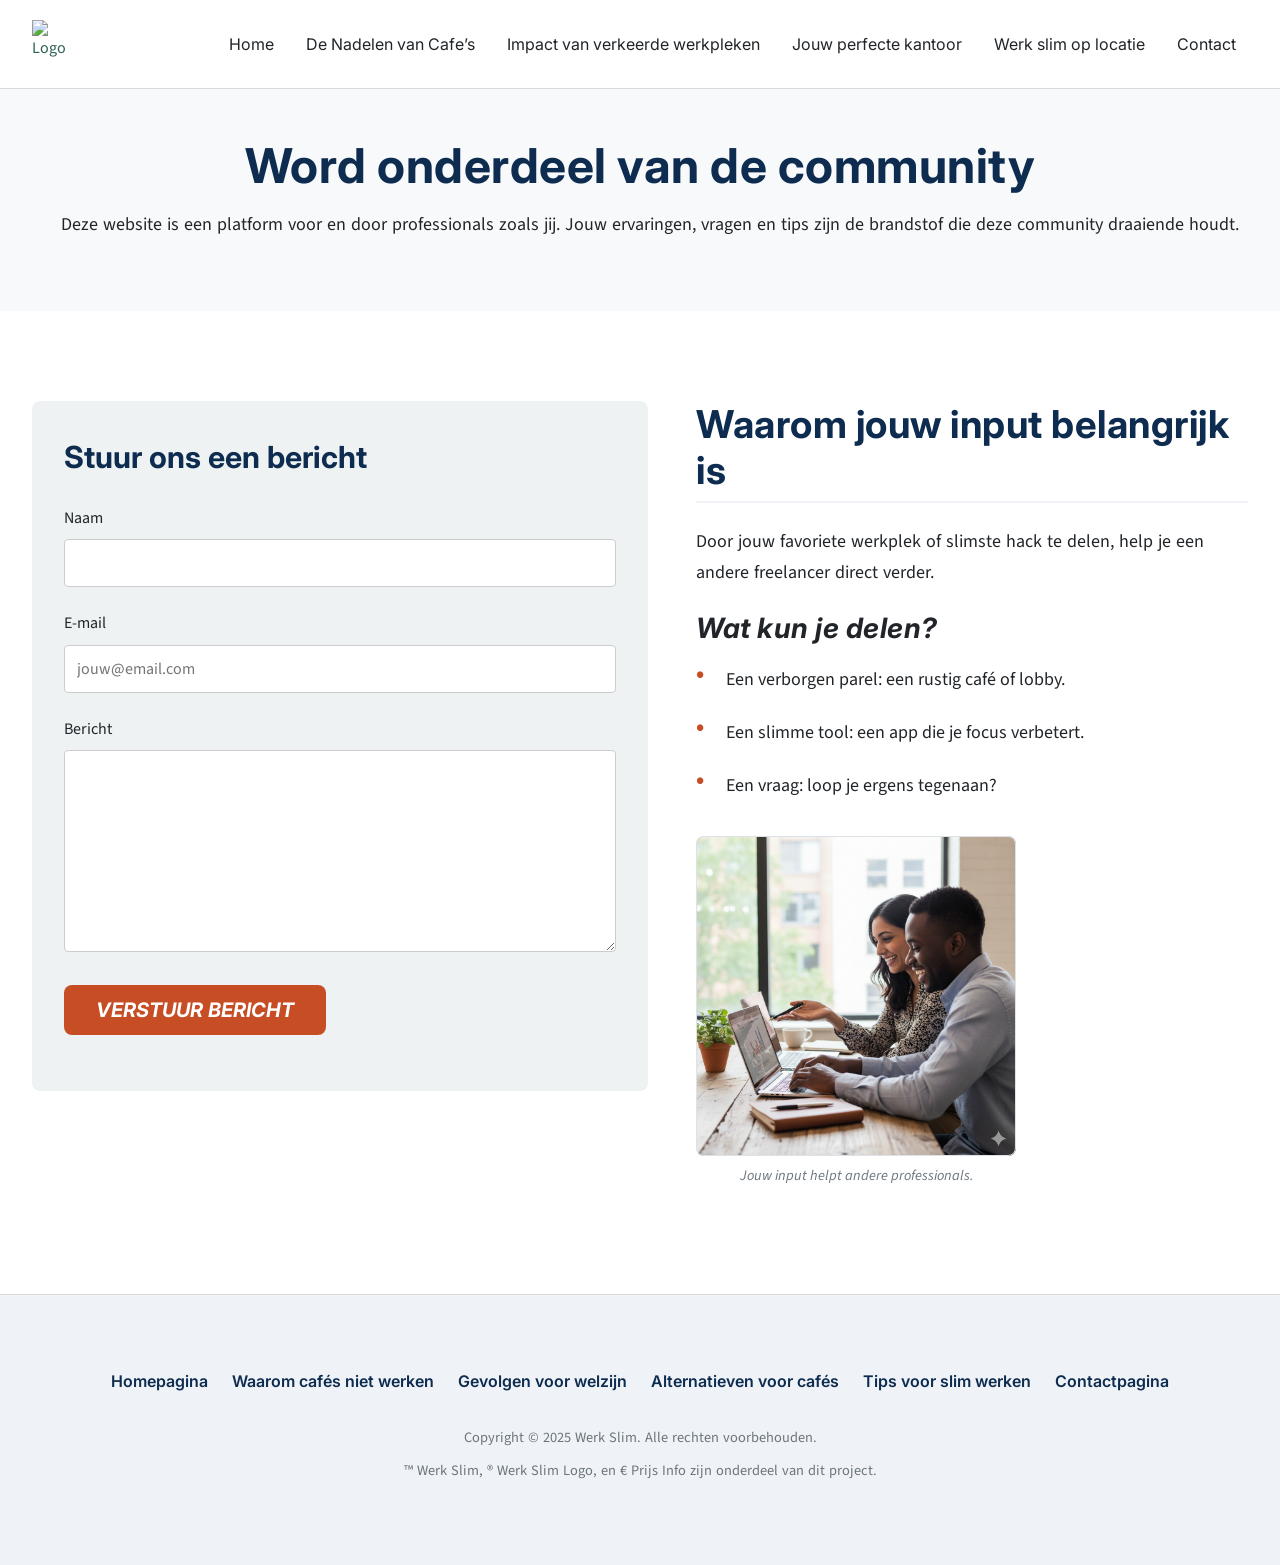
==== commit 9cdd85c7: "Update 4" ====
--- a/contact.html
+++ b/contact.html
@@ -63,7 +63,7 @@
             </ul>
 
             <figure class="contact-image-wrapper">
-              <img src="img/community.jpg" alt="Mensen die samenwerken en praten in een community space" class="responsive-image outline-gray">
+              <img src="img/Contact-Image1.png" alt="Mensen die samenwerken en praten in een community space" class="responsive-image outline-gray">
               <figcaption>Jouw input helpt andere professionals.</figcaption>
             </figure>
           </article>
--- a/css/style.css
+++ b/css/style.css
@@ -116,6 +116,14 @@
   color: var(--white);
 }
 
+h2 {
+  font-size: 2.4rem;
+  margin-bottom: 1.5rem;
+  padding-bottom: 0.5rem;
+  border-bottom: 2px solid var(--brand-gray-medium);
+  display: grid;
+  justify-content: center;
+}
 .container {
   width: 100%;
   max-width: 1280px; 
--- a/css/contact-style.css
+++ b/css/contact-style.css
@@ -77,6 +77,7 @@
 h1 {
   font-size: 3rem;
   margin-bottom: 1rem;
+  text-align: center;
 }
 
 h2 {
@@ -108,6 +109,7 @@
   font-weight: 400;
   font-family: 'Source Sans 3', sans-serif;
   line-height: 1.6;
+  text-align: center;
 }
 
 a {
@@ -634,6 +636,8 @@
 
 .contact-image-wrapper {
   margin-top: 2rem;
+  max-width: 20rem;
+  max-height: 20rem;
 }
 
 .contact-image-wrapper figcaption {
